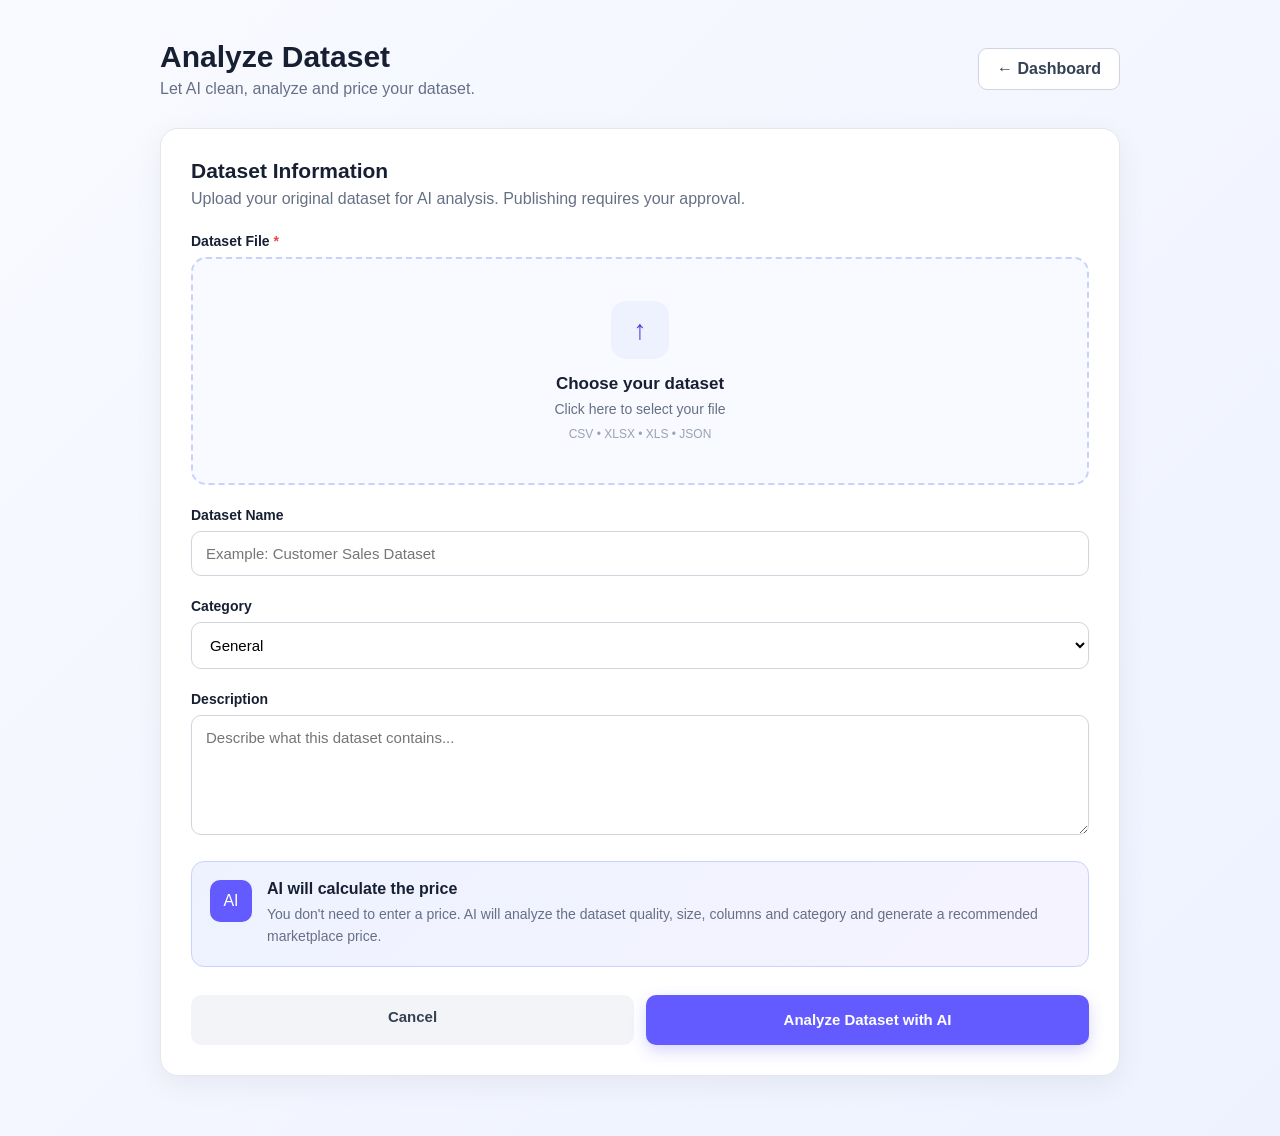
==== frontend/analysis.html @ f139b4cd "first commit" ====
<!DOCTYPE html>
<html lang="en">

<head>

<meta charset="UTF-8">

<meta
    name="viewport"
    content="width=device-width, initial-scale=1.0"
>

<title>Dataset Analysis</title>

<style>

* {
    box-sizing: border-box;
    margin: 0;
    padding: 0;
    font-family: Arial, sans-serif;
}

body {
    background: #f5f7fb;
    color: #172033;
}

.container {
    max-width: 1100px;
    margin: 40px auto;
    padding: 20px;
}

.card {
    background: white;
    border: 1px solid #e5e7eb;
    border-radius: 14px;
    padding: 25px;
    margin-bottom: 20px;
}

.header {
    display: flex;
    justify-content: space-between;
    gap: 20px;
    align-items: center;
}

.header h1 {
    margin-bottom: 8px;
}

.muted {
    color: #667085;
}

.warning {
    background: #fff7ed;
    border: 1px solid #fed7aa;
    color: #9a3412;
    padding: 18px;
    border-radius: 10px;
}

.stats {
    display: grid;
    grid-template-columns: repeat(4, 1fr);
    gap: 15px;
}

.stat {
    background: #f8fafc;
    padding: 20px;
    border-radius: 10px;
}

.stat span {
    color: #667085;
    font-size: 13px;
}

.stat strong {
    display: block;
    font-size: 25px;
    margin-top: 8px;
}

.analysis {
    line-height: 1.7;
    margin-top: 15px;
}

.price {
    font-size: 35px;
    font-weight: 700;
    margin-top: 10px;
}

.reason {
    color: #667085;
    line-height: 1.6;
    margin-top: 10px;
}

.table-wrap {
    overflow-x: auto;
    margin-top: 15px;
}

table {
    width: 100%;
    border-collapse: collapse;
}

th,
td {
    border: 1px solid #e5e7eb;
    padding: 10px;
    text-align: left;
    white-space: nowrap;
}

th {
    background: #f8fafc;
}

.actions {
    display: flex;
    gap: 12px;
    flex-wrap: wrap;
}

button,
a {
    border: none;
    padding: 13px 20px;
    border-radius: 8px;
    cursor: pointer;
    font-weight: 600;
    text-decoration: none;
}

.publish {
    background: #16a34a;
    color: white;
}

.publish:hover {
    background: #15803d;
}

.download {
    background: #eef2ff;
    color: #4338ca;
}

.cancel {
    background: #fef2f2;
    color: #b42318;
}

.back {
    background: #f1f5f9;
    color: #334155;
}

button:disabled {
    opacity: .6;
    cursor: not-allowed;
}

.success {
    display: none;
    background: #ecfdf3;
    color: #087443;
    padding: 15px;
    border-radius: 8px;
    margin-top: 15px;
}

.error {
    display: none;
    background: #fef2f2;
    color: #b42318;
    padding: 15px;
    border-radius: 8px;
    margin-top: 15px;
}

@media(max-width: 800px) {

    .stats {
        grid-template-columns: 1fr 1fr;
    }

    .header {
        flex-direction: column;
        align-items: flex-start;
    }
}

@media(max-width: 500px) {

    .stats {
        grid-template-columns: 1fr;
    }
}

</style>

</head>

<body>


<div class="container">


<!-- HEADER -->

<div class="card header">

<div>

<h1 id="datasetName">
    Dataset Analysis
</h1>

<p class="muted">
    Review everything before publishing.
</p>

</div>

<a
    href="upload.html"
    class="back"
>
    ← Upload Another
</a>

</div>


<!-- IMPORTANT APPROVAL MESSAGE -->

<div class="card warning">

<strong>
    ⚠️ Seller Approval Required
</strong>

<p style="margin-top:8px;">

Your dataset has been analyzed and cleaned,
but it is <strong>NOT published yet</strong>.

Review the AI analysis, price and cleaned preview.
The dataset will enter the marketplace only when
you click <strong>Publish Dataset</strong>.

</p>

</div>


<!-- STATS -->

<div class="card">

<div class="stats">


<div class="stat">

<span>
Original Rows
</span>

<strong id="originalRows">
0
</strong>

</div>


<div class="stat">

<span>
Cleaned Rows
</span>

<strong id="cleanedRows">
0
</strong>

</div>


<div class="stat">

<span>
Quality Score
</span>

<strong id="quality">
0%
</strong>

</div>


<div class="stat">

<span>
AI Recommended Price
</span>

<strong id="price">
$0
</strong>

</div>


</div>

</div>


<!-- AI ANALYSIS -->

<div class="card">

<h2>
🤖 AI Analysis
</h2>

<p
    id="aiAnalysis"
    class="analysis"
>
Loading...
</p>

</div>


<!-- PRICE -->

<div class="card">

<h2>
💰 AI Price Explanation
</h2>

<div
    id="priceBig"
    class="price"
>
$0
</div>

<p
    id="priceReason"
    class="reason"
>
Loading...
</p>

</div>


<!-- CLEANING REPORT -->

<div class="card">

<h2>
🧹 Cleaning Report
</h2>

<div
    id="cleaningReport"
    class="analysis"
>
Loading...
</div>

</div>


<!-- PREVIEW -->

<div class="card">

<h2>
📊 Cleaned Dataset Preview
</h2>

<div
    id="preview"
    class="table-wrap"
>
Loading...
</div>

</div>


<!-- ACTION -->

<div class="card">

<h2>
Seller Decision
</h2>

<p
    class="muted"
    style="margin:10px 0 20px;"
>

Everything looks good?

Click Publish Dataset to approve this dataset
and make it available on the marketplace.

</p>


<div class="actions">

<a
    id="downloadButton"
    class="download"
    target="_blank"
>
    ⬇ Download Cleaned CSV
</a>


<button
    id="rejectButton"
    class="cancel"
    onclick="rejectDataset()"
>
    Delete Analysis
</button>


<button
    id="publishButton"
    class="publish"
    onclick="publishDataset()"
>
    ✓ Publish Dataset
</button>


</div>


<div
    id="success"
    class="success"
>
</div>


<div
    id="error"
    class="error"
>
</div>

</div>


</div>


<script>


const API =
    "http://127.0.0.1:8000";


const saved =
    sessionStorage.getItem(
        "analysisResult"
    );


if (!saved) {

    alert(
        "No analysis found."
    );

    window.location.href =
        "upload.html";

}


const result =
    JSON.parse(saved);


const dataset =
    result.dataset;


if (!dataset) {

    alert(
        "Invalid analysis data."
    );

    window.location.href =
        "upload.html";

}


/* ======================================================
   BASIC INFORMATION
====================================================== */

document.getElementById(
    "datasetName"
).textContent =
    dataset.name || "Dataset Analysis";


document.getElementById(
    "originalRows"
).textContent =
    dataset.original_rows || 0;


document.getElementById(
    "cleanedRows"
).textContent =
    dataset.cleaned_rows || 0;


document.getElementById(
    "quality"
).textContent =
    `${dataset.quality_score || 0}%`;


document.getElementById(
    "price"
).textContent =
    `$${Number(
        dataset.recommended_price || 0
    ).toFixed(2)}`;


document.getElementById(
    "priceBig"
).textContent =
    `$${Number(
        dataset.recommended_price || 0
    ).toFixed(2)}`;


document.getElementById(
    "aiAnalysis"
).textContent =
    dataset.ai_analysis ||
    "No AI analysis available.";


document.getElementById(
    "priceReason"
).textContent =
    dataset.price_explanation ||
    "No price explanation available.";


/* ======================================================
   CLEANING REPORT
====================================================== */

const cleaning =
    dataset.cleaning || {};


document.getElementById(
    "cleaningReport"
).innerHTML = `

    <p>
        <strong>Duplicate rows removed:</strong>
        ${cleaning.duplicate_rows_removed || 0}
    </p>

    <p>
        <strong>Empty rows removed:</strong>
        ${cleaning.empty_rows_removed || 0}
    </p>

    <p>
        <strong>Empty columns removed:</strong>
        ${cleaning.empty_columns_removed || 0}
    </p>

    <p>
        <strong>Missing values filled:</strong>
        ${cleaning.missing_values_filled || 0}
    </p>

    <p>
        <strong>Column names standardized:</strong>
        ${
            cleaning.column_names_standardized
            ? "Yes"
            : "No"
        }
    </p>

`;


/* ======================================================
   PREVIEW
====================================================== */

const preview =
    dataset.preview || [];


const previewBox =
    document.getElementById(
        "preview"
    );


if (!preview.length) {

    previewBox.innerHTML =
        "<p>No preview available.</p>";

}

else {

    const columns =
        Object.keys(
            preview[0]
        );


    let html =
        "<table><thead><tr>";


    columns.forEach(
        column => {

            html +=
                `<th>${escapeHtml(column)}</th>`;

        }
    );


    html +=
        "</tr></thead><tbody>";


    preview.forEach(
        row => {

            html += "<tr>";


            columns.forEach(
                column => {

                    html +=
                        `<td>${escapeHtml(
                            row[column] ?? ""
                        )}</td>`;

                }
            );


            html +=
                "</tr>";

        }
    );


    html +=
        "</tbody></table>";


    previewBox.innerHTML =
        html;

}


/* ======================================================
   DOWNLOAD
====================================================== */

document.getElementById(
    "downloadButton"
).href =
    `${API}/download-cleaned/${dataset.dataset_id}`;


/* ======================================================
   PUBLISH
====================================================== */

async function publishDataset() {

    const confirmed =
        confirm(

            "Publish this dataset?\n\n" +

            "After publishing, the cleaned dataset " +

            "will appear in the marketplace."

        );


    if (!confirmed) {
        return;
    }


    const button =
        document.getElementById(
            "publishButton"
        );


    button.disabled =
        true;

    button.textContent =
        "Publishing...";


    hideMessages();


    try {

        const response =
            await fetch(

                `${API}/publish-dataset/${dataset.dataset_id}`,

                {
                    method: "POST"
                }

            );


        const data =
            await response.json();


        if (!response.ok) {

            throw new Error(
                data.detail ||
                "Publishing failed."
            );

        }


        sessionStorage.removeItem(
            "analysisResult"
        );


        document.getElementById(
            "success"
        ).textContent =
            "Dataset approved and published successfully. Redirecting to Seller Dashboard...";


        document.getElementById(
            "success"
        ).style.display =
            "block";


        setTimeout(
            function() {

                window.location.href =
                    "seller.html";

            },
            1200
        );

    }

    catch (error) {

        document.getElementById(
            "error"
        ).textContent =
            error.message;


        document.getElementById(
            "error"
        ).style.display =
            "block";


        button.disabled =
            false;

        button.textContent =
            "✓ Publish Dataset";
    }

}


/* ======================================================
   REJECT / DELETE ANALYSIS
====================================================== */

async function rejectDataset() {

    const confirmed =
        confirm(

            "Delete this analysis?\n\n" +

            "The uploaded original file and cleaned CSV " +

            "will be permanently removed."

        );


    if (!confirmed) {
        return;
    }


    try {

        const response =
            await fetch(

                `${API}/reject-dataset/${dataset.dataset_id}`,

                {
                    method: "DELETE"
                }

            );


        const data =
            await response.json();


        if (!response.ok) {

            throw new Error(
                data.detail ||
                "Unable to delete analysis."
            );

        }


        sessionStorage.removeItem(
            "analysisResult"
        );


        alert(
            "Analysis deleted successfully."
        );


        window.location.href =
            "seller.html";

    }

    catch (error) {

        alert(
            error.message
        );

    }

}


/* ======================================================
   HELPERS
====================================================== */

function hideMessages() {

    document.getElementById(
        "success"
    ).style.display =
        "none";


    document.getElementById(
        "error"
    ).style.display =
        "none";
}


function escapeHtml(value) {

    return String(value)

        .replace(
            /&/g,
            "&amp;"
        )

        .replace(
            /</g,
            "&lt;"
        )

        .replace(
            />/g,
            "&gt;"
        )

        .replace(
            /"/g,
            "&quot;"
        )

        .replace(
            /'/g,
            "&#039;"
        );

}

</script>

</body>

</html>
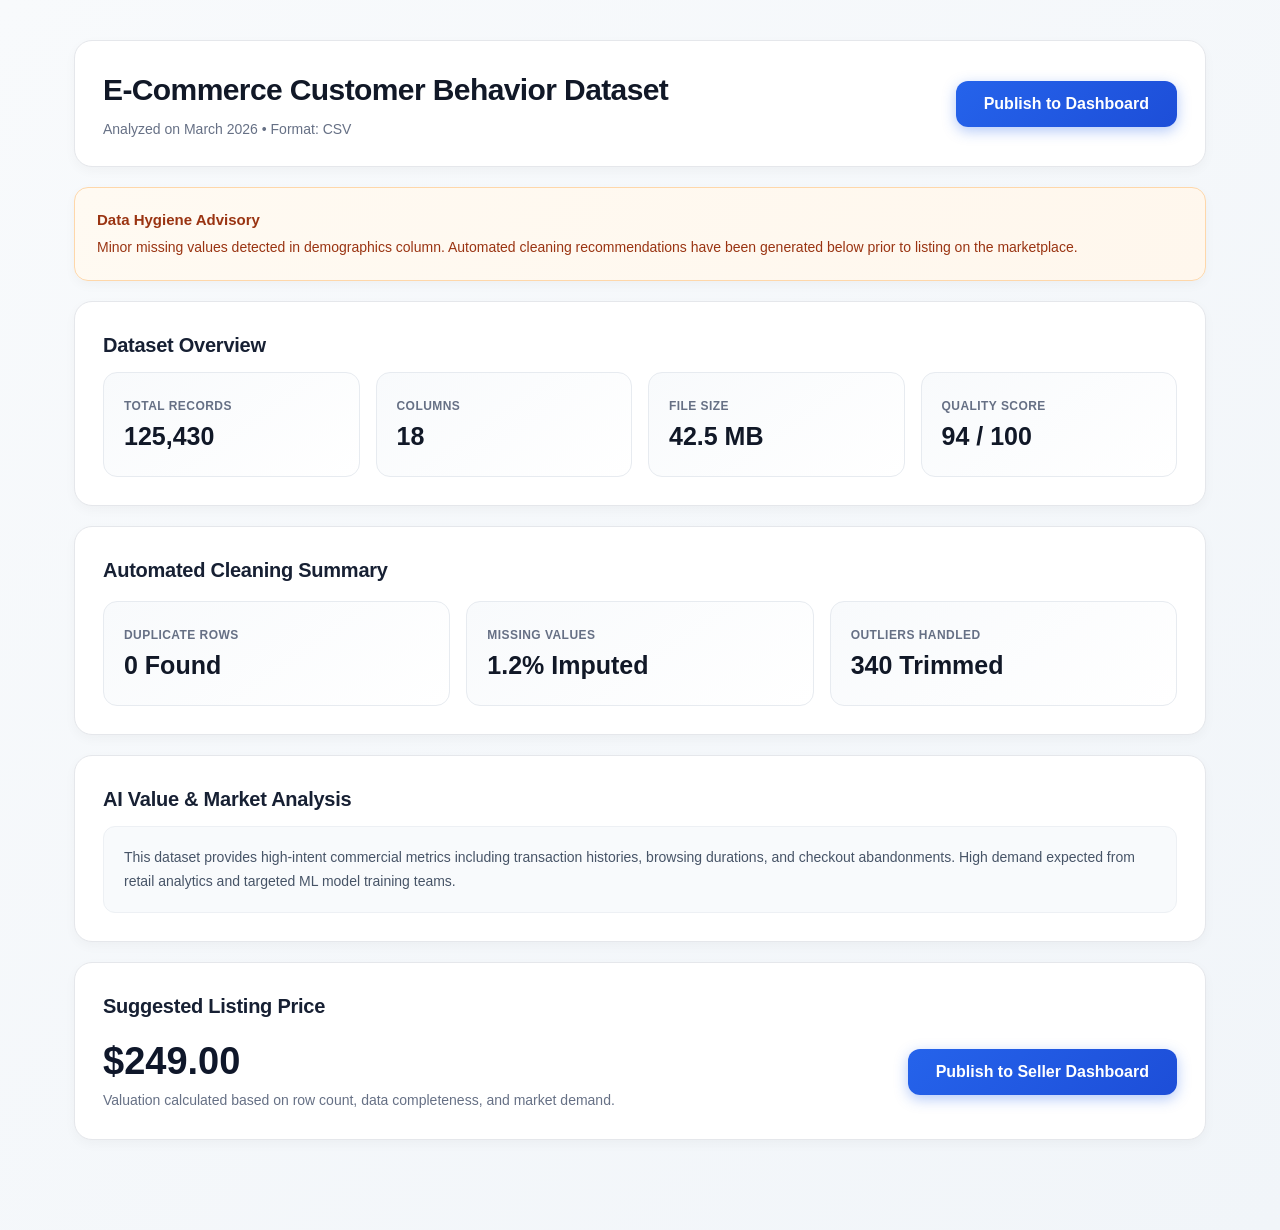
==== commit 3b612377: "Update AI powered dataset marketplace" ====
--- a/frontend/analysis.html
+++ b/frontend/analysis.html
@@ -1,973 +1,341 @@
 <!DOCTYPE html>
 <html lang="en">
-
 <head>
-
-<meta charset="UTF-8">
-
-<meta
-    name="viewport"
-    content="width=device-width, initial-scale=1.0"
->
-
-<title>Dataset Analysis</title>
-
-<style>
-
-* {
-    box-sizing: border-box;
-    margin: 0;
-    padding: 0;
-    font-family: Arial, sans-serif;
-}
-
-body {
-    background: #f5f7fb;
-    color: #172033;
-}
-
-.container {
-    max-width: 1100px;
-    margin: 40px auto;
-    padding: 20px;
-}
-
-.card {
-    background: white;
-    border: 1px solid #e5e7eb;
-    border-radius: 14px;
-    padding: 25px;
-    margin-bottom: 20px;
-}
-
-.header {
-    display: flex;
-    justify-content: space-between;
-    gap: 20px;
-    align-items: center;
-}
-
-.header h1 {
-    margin-bottom: 8px;
-}
-
-.muted {
-    color: #667085;
-}
-
-.warning {
-    background: #fff7ed;
-    border: 1px solid #fed7aa;
-    color: #9a3412;
-    padding: 18px;
-    border-radius: 10px;
-}
-
-.stats {
-    display: grid;
-    grid-template-columns: repeat(4, 1fr);
-    gap: 15px;
-}
-
-.stat {
-    background: #f8fafc;
-    padding: 20px;
-    border-radius: 10px;
-}
-
-.stat span {
-    color: #667085;
-    font-size: 13px;
-}
-
-.stat strong {
-    display: block;
-    font-size: 25px;
-    margin-top: 8px;
-}
-
-.analysis {
-    line-height: 1.7;
-    margin-top: 15px;
-}
-
-.price {
-    font-size: 35px;
-    font-weight: 700;
-    margin-top: 10px;
-}
-
-.reason {
-    color: #667085;
-    line-height: 1.6;
-    margin-top: 10px;
-}
-
-.table-wrap {
-    overflow-x: auto;
-    margin-top: 15px;
-}
-
-table {
-    width: 100%;
-    border-collapse: collapse;
-}
-
-th,
-td {
-    border: 1px solid #e5e7eb;
-    padding: 10px;
-    text-align: left;
-    white-space: nowrap;
-}
-
-th {
-    background: #f8fafc;
-}
-
-.actions {
-    display: flex;
-    gap: 12px;
-    flex-wrap: wrap;
-}
-
-button,
-a {
-    border: none;
-    padding: 13px 20px;
-    border-radius: 8px;
-    cursor: pointer;
-    font-weight: 600;
-    text-decoration: none;
-}
-
-.publish {
-    background: #16a34a;
-    color: white;
-}
-
-.publish:hover {
-    background: #15803d;
-}
-
-.download {
-    background: #eef2ff;
-    color: #4338ca;
-}
-
-.cancel {
-    background: #fef2f2;
-    color: #b42318;
-}
-
-.back {
-    background: #f1f5f9;
-    color: #334155;
-}
-
-button:disabled {
-    opacity: .6;
-    cursor: not-allowed;
-}
-
-.success {
-    display: none;
-    background: #ecfdf3;
-    color: #087443;
-    padding: 15px;
-    border-radius: 8px;
-    margin-top: 15px;
-}
-
-.error {
-    display: none;
-    background: #fef2f2;
-    color: #b42318;
-    padding: 15px;
-    border-radius: 8px;
-    margin-top: 15px;
-}
-
-@media(max-width: 800px) {
-
+  <meta charset="UTF-8">
+  <meta name="viewport" content="width=device-width, initial-scale=1.0">
+  <title>DataMarket | Dataset Analysis</title>
+  <style>
+    /* =========================================================
+       GLOBAL & RESET
+    ========================================================= */
+    * {
+      box-sizing: border-box;
+      margin: 0;
+      padding: 0;
+    }
+
+    html {
+      scroll-behavior: smooth;
+    }
+
+    body {
+      font-family: Inter, -apple-system, BlinkMacSystemFont, "Segoe UI", Arial, sans-serif;
+      background: linear-gradient(135deg, #f8fafc 0%, #f1f5f9 100%);
+      color: #172033;
+      line-height: 1.5;
+      min-height: 100vh;
+    }
+
+    /* =========================================================
+       CONTAINER & CARDS
+    ========================================================= */
+    .container {
+      width: 100%;
+      max-width: 1180px;
+      margin: 0 auto;
+      padding: 40px 24px 70px;
+    }
+
+    .card {
+      background: #ffffff;
+      border: 1px solid #e5e7eb;
+      border-radius: 18px;
+      padding: 28px;
+      margin-bottom: 20px;
+      box-shadow: 0 4px 12px rgba(15, 23, 42, 0.035);
+      transition: box-shadow 0.2s ease, border-color 0.2s ease;
+    }
+
+    .card:hover {
+      border-color: #dbe1ea;
+      box-shadow: 0 10px 28px rgba(15, 23, 42, 0.06);
+    }
+
+    /* =========================================================
+       HEADER & TYPOGRAPHY
+    ========================================================= */
+    .header {
+      display: flex;
+      justify-content: space-between;
+      align-items: center;
+      gap: 24px;
+      padding: 26px 28px;
+    }
+
+    .header h1 {
+      font-size: 30px;
+      font-weight: 750;
+      letter-spacing: -0.6px;
+      color: #111827;
+      margin-bottom: 7px;
+    }
+
+    .muted {
+      color: #667085;
+      font-size: 14px;
+    }
+
+    h2 {
+      font-size: 20px;
+      font-weight: 700;
+      color: #172033;
+      letter-spacing: -0.25px;
+      margin-bottom: 12px;
+    }
+
+    /* =========================================================
+       WARNING BOX
+    ========================================================= */
+    .warning {
+      background: linear-gradient(135deg, #fffaf2, #fff7ed);
+      border: 1px solid #fed7aa;
+      color: #9a3412;
+      padding: 20px 22px;
+      border-radius: 14px;
+    }
+
+    .warning strong {
+      font-size: 15px;
+    }
+
+    .warning p {
+      color: #9a3412;
+      font-size: 14px;
+      line-height: 1.7;
+      margin-top: 4px;
+    }
+
+    /* =========================================================
+       STATS & CLEANING GRID
+    ========================================================= */
     .stats {
-        grid-template-columns: 1fr 1fr;
-    }
-
-    .header {
-        flex-direction: column;
-        align-items: flex-start;
-    }
-}
-
-@media(max-width: 500px) {
-
-    .stats {
-        grid-template-columns: 1fr;
-    }
-}
-
-</style>
-
+      display: grid;
+      grid-template-columns: repeat(4, minmax(0, 1fr));
+      gap: 16px;
+    }
+
+    .stat, .clean-item {
+      background: linear-gradient(145deg, #f8fafc, #ffffff);
+      border: 1px solid #e7ebf0;
+      padding: 20px;
+      border-radius: 14px;
+      min-height: 105px;
+      display: flex;
+      flex-direction: column;
+      justify-content: center;
+      transition: transform 0.2s ease, box-shadow 0.2s ease, border-color 0.2s ease;
+    }
+
+    .stat:hover, .clean-item:hover {
+      transform: translateY(-2px);
+      border-color: #d9dee8;
+      box-shadow: 0 8px 20px rgba(15, 23, 42, 0.05);
+    }
+
+    .stat span, .clean-item span {
+      color: #667085;
+      font-size: 12px;
+      font-weight: 600;
+      text-transform: uppercase;
+      letter-spacing: 0.45px;
+      margin-bottom: 6px;
+    }
+
+    .stat strong, .clean-item strong {
+      display: block;
+      font-size: 25px;
+      line-height: 1.2;
+      color: #111827;
+      font-weight: 750;
+    }
+
+    .cleaning-grid {
+      display: grid;
+      grid-template-columns: repeat(3, minmax(0, 1fr));
+      gap: 16px;
+      margin-top: 16px;
+    }
+
+    /* =========================================================
+       AI ANALYSIS & PRICING
+    ========================================================= */
+    .analysis {
+      line-height: 1.75;
+      margin-top: 12px;
+      color: #475467;
+      font-size: 14px;
+    }
+
+    #aiAnalysis {
+      background: #f8fafc;
+      border: 1px solid #edf0f4;
+      border-radius: 12px;
+      padding: 18px 20px;
+      color: #475467;
+    }
+
+    .price-container {
+      display: flex;
+      justify-content: space-between;
+      align-items: center;
+      margin-top: 10px;
+    }
+
+    .price {
+      font-size: 38px;
+      font-weight: 800;
+      color: #0f172a;
+    }
+
+    .publish-btn {
+      background: linear-gradient(135deg, #2563eb, #1d4ed8);
+      color: #ffffff;
+      border: none;
+      padding: 14px 28px;
+      font-size: 16px;
+      font-weight: 600;
+      border-radius: 12px;
+      cursor: pointer;
+      box-shadow: 0 4px 14px rgba(37, 99, 235, 0.35);
+      transition: all 0.2s ease;
+    }
+
+    .publish-btn:hover {
+      background: linear-gradient(135deg, #1d4ed8, #1e40af);
+      box-shadow: 0 6px 20px rgba(37, 99, 235, 0.45);
+      transform: translateY(-1px);
+    }
+
+    /* Responsive scaling */
+    @media (max-width: 768px) {
+      .stats { grid-template-columns: repeat(2, 1fr); }
+      .cleaning-grid { grid-template-columns: 1fr; }
+      .header { flex-direction: column; align-items: flex-start; }
+      .price-container { flex-direction: column; align-items: flex-start; gap: 16px; }
+    }
+  </style>
 </head>
-
 <body>
 
-
-<div class="container">
-
-
-<!-- HEADER -->
-
-<div class="card header">
-
-<div>
-
-<h1 id="datasetName">
-    Dataset Analysis
-</h1>
-
-<p class="muted">
-    Review everything before publishing.
-</p>
-
-</div>
-
-<a
-    href="upload.html"
-    class="back"
->
-    ← Upload Another
-</a>
-
-</div>
-
-
-<!-- IMPORTANT APPROVAL MESSAGE -->
-
-<div class="card warning">
-
-<strong>
-    ⚠️ Seller Approval Required
-</strong>
-
-<p style="margin-top:8px;">
-
-Your dataset has been analyzed and cleaned,
-but it is <strong>NOT published yet</strong>.
-
-Review the AI analysis, price and cleaned preview.
-The dataset will enter the marketplace only when
-you click <strong>Publish Dataset</strong>.
-
-</p>
-
-</div>
-
-
-<!-- STATS -->
-
-<div class="card">
-
-<div class="stats">
-
-
-<div class="stat">
-
-<span>
-Original Rows
-</span>
-
-<strong id="originalRows">
-0
-</strong>
-
-</div>
-
-
-<div class="stat">
-
-<span>
-Cleaned Rows
-</span>
-
-<strong id="cleanedRows">
-0
-</strong>
-
-</div>
-
-
-<div class="stat">
-
-<span>
-Quality Score
-</span>
-
-<strong id="quality">
-0%
-</strong>
-
-</div>
-
-
-<div class="stat">
-
-<span>
-AI Recommended Price
-</span>
-
-<strong id="price">
-$0
-</strong>
-
-</div>
-
-
-</div>
-
-</div>
-
-
-<!-- AI ANALYSIS -->
-
-<div class="card">
-
-<h2>
-🤖 AI Analysis
-</h2>
-
-<p
-    id="aiAnalysis"
-    class="analysis"
->
-Loading...
-</p>
-
-</div>
-
-
-<!-- PRICE -->
-
-<div class="card">
-
-<h2>
-💰 AI Price Explanation
-</h2>
-
-<div
-    id="priceBig"
-    class="price"
->
-$0
-</div>
-
-<p
-    id="priceReason"
-    class="reason"
->
-Loading...
-</p>
-
-</div>
-
-
-<!-- CLEANING REPORT -->
-
-<div class="card">
-
-<h2>
-🧹 Cleaning Report
-</h2>
-
-<div
-    id="cleaningReport"
-    class="analysis"
->
-Loading...
-</div>
-
-</div>
-
-
-<!-- PREVIEW -->
-
-<div class="card">
-
-<h2>
-📊 Cleaned Dataset Preview
-</h2>
-
-<div
-    id="preview"
-    class="table-wrap"
->
-Loading...
-</div>
-
-</div>
-
-
-<!-- ACTION -->
-
-<div class="card">
-
-<h2>
-Seller Decision
-</h2>
-
-<p
-    class="muted"
-    style="margin:10px 0 20px;"
->
-
-Everything looks good?
-
-Click Publish Dataset to approve this dataset
-and make it available on the marketplace.
-
-</p>
-
-
-<div class="actions">
-
-<a
-    id="downloadButton"
-    class="download"
-    target="_blank"
->
-    ⬇ Download Cleaned CSV
-</a>
-
-
-<button
-    id="rejectButton"
-    class="cancel"
-    onclick="rejectDataset()"
->
-    Delete Analysis
-</button>
-
-
-<button
-    id="publishButton"
-    class="publish"
-    onclick="publishDataset()"
->
-    ✓ Publish Dataset
-</button>
-
-
-</div>
-
-
-<div
-    id="success"
-    class="success"
->
-</div>
-
-
-<div
-    id="error"
-    class="error"
->
-</div>
-
-</div>
-
-
-</div>
-
-
-<script>
-
-
-const API =
-    "http://127.0.0.1:8000";
-
-
-const saved =
-    sessionStorage.getItem(
-        "analysisResult"
-    );
-
-
-if (!saved) {
-
-    alert(
-        "No analysis found."
-    );
-
-    window.location.href =
-        "upload.html";
-
-}
-
-
-const result =
-    JSON.parse(saved);
-
-
-const dataset =
-    result.dataset;
-
-
-if (!dataset) {
-
-    alert(
-        "Invalid analysis data."
-    );
-
-    window.location.href =
-        "upload.html";
-
-}
-
-
-/* ======================================================
-   BASIC INFORMATION
-====================================================== */
-
-document.getElementById(
-    "datasetName"
-).textContent =
-    dataset.name || "Dataset Analysis";
-
-
-document.getElementById(
-    "originalRows"
-).textContent =
-    dataset.original_rows || 0;
-
-
-document.getElementById(
-    "cleanedRows"
-).textContent =
-    dataset.cleaned_rows || 0;
-
-
-document.getElementById(
-    "quality"
-).textContent =
-    `${dataset.quality_score || 0}%`;
-
-
-document.getElementById(
-    "price"
-).textContent =
-    `$${Number(
-        dataset.recommended_price || 0
-    ).toFixed(2)}`;
-
-
-document.getElementById(
-    "priceBig"
-).textContent =
-    `$${Number(
-        dataset.recommended_price || 0
-    ).toFixed(2)}`;
-
-
-document.getElementById(
-    "aiAnalysis"
-).textContent =
-    dataset.ai_analysis ||
-    "No AI analysis available.";
-
-
-document.getElementById(
-    "priceReason"
-).textContent =
-    dataset.price_explanation ||
-    "No price explanation available.";
-
-
-/* ======================================================
-   CLEANING REPORT
-====================================================== */
-
-const cleaning =
-    dataset.cleaning || {};
-
-
-document.getElementById(
-    "cleaningReport"
-).innerHTML = `
-
-    <p>
-        <strong>Duplicate rows removed:</strong>
-        ${cleaning.duplicate_rows_removed || 0}
-    </p>
-
-    <p>
-        <strong>Empty rows removed:</strong>
-        ${cleaning.empty_rows_removed || 0}
-    </p>
-
-    <p>
-        <strong>Empty columns removed:</strong>
-        ${cleaning.empty_columns_removed || 0}
-    </p>
-
-    <p>
-        <strong>Missing values filled:</strong>
-        ${cleaning.missing_values_filled || 0}
-    </p>
-
-    <p>
-        <strong>Column names standardized:</strong>
-        ${
-            cleaning.column_names_standardized
-            ? "Yes"
-            : "No"
-        }
-    </p>
-
-`;
-
-
-/* ======================================================
-   PREVIEW
-====================================================== */
-
-const preview =
-    dataset.preview || [];
-
-
-const previewBox =
-    document.getElementById(
-        "preview"
-    );
-
-
-if (!preview.length) {
-
-    previewBox.innerHTML =
-        "<p>No preview available.</p>";
-
-}
-
-else {
-
-    const columns =
-        Object.keys(
-            preview[0]
-        );
-
-
-    let html =
-        "<table><thead><tr>";
-
-
-    columns.forEach(
-        column => {
-
-            html +=
-                `<th>${escapeHtml(column)}</th>`;
-
-        }
-    );
-
-
-    html +=
-        "</tr></thead><tbody>";
-
-
-    preview.forEach(
-        row => {
-
-            html += "<tr>";
-
-
-            columns.forEach(
-                column => {
-
-                    html +=
-                        `<td>${escapeHtml(
-                            row[column] ?? ""
-                        )}</td>`;
-
-                }
-            );
-
-
-            html +=
-                "</tr>";
-
-        }
-    );
-
-
-    html +=
-        "</tbody></table>";
-
-
-    previewBox.innerHTML =
-        html;
-
-}
-
-
-/* ======================================================
-   DOWNLOAD
-====================================================== */
-
-document.getElementById(
-    "downloadButton"
-).href =
-    `${API}/download-cleaned/${dataset.dataset_id}`;
-
-
-/* ======================================================
-   PUBLISH
-====================================================== */
-
-async function publishDataset() {
-
-    const confirmed =
-        confirm(
-
-            "Publish this dataset?\n\n" +
-
-            "After publishing, the cleaned dataset " +
-
-            "will appear in the marketplace."
-
-        );
-
-
-    if (!confirmed) {
-        return;
-    }
-
-
-    const button =
-        document.getElementById(
-            "publishButton"
-        );
-
-
-    button.disabled =
-        true;
-
-    button.textContent =
-        "Publishing...";
-
-
-    hideMessages();
-
-
-    try {
-
-        const response =
-            await fetch(
-
-                `${API}/publish-dataset/${dataset.dataset_id}`,
-
-                {
-                    method: "POST"
-                }
-
-            );
-
-
-        const data =
-            await response.json();
-
-
-        if (!response.ok) {
-
-            throw new Error(
-                data.detail ||
-                "Publishing failed."
-            );
-
-        }
-
-
-        sessionStorage.removeItem(
-            "analysisResult"
-        );
-
-
-        document.getElementById(
-            "success"
-        ).textContent =
-            "Dataset approved and published successfully. Redirecting to Seller Dashboard...";
-
-
-        document.getElementById(
-            "success"
-        ).style.display =
-            "block";
-
-
-        setTimeout(
-            function() {
-
-                window.location.href =
-                    "seller.html";
-
-            },
-            1200
-        );
-
-    }
-
-    catch (error) {
-
-        document.getElementById(
-            "error"
-        ).textContent =
-            error.message;
-
-
-        document.getElementById(
-            "error"
-        ).style.display =
-            "block";
-
-
-        button.disabled =
-            false;
-
-        button.textContent =
-            "✓ Publish Dataset";
-    }
-
-}
-
-
-/* ======================================================
-   REJECT / DELETE ANALYSIS
-====================================================== */
-
-async function rejectDataset() {
-
-    const confirmed =
-        confirm(
-
-            "Delete this analysis?\n\n" +
-
-            "The uploaded original file and cleaned CSV " +
-
-            "will be permanently removed."
-
-        );
-
-
-    if (!confirmed) {
-        return;
-    }
-
-
-    try {
-
-        const response =
-            await fetch(
-
-                `${API}/reject-dataset/${dataset.dataset_id}`,
-
-                {
-                    method: "DELETE"
-                }
-
-            );
-
-
-        const data =
-            await response.json();
-
-
-        if (!response.ok) {
-
-            throw new Error(
-                data.detail ||
-                "Unable to delete analysis."
-            );
-
-        }
-
-
-        sessionStorage.removeItem(
-            "analysisResult"
-        );
-
-
-        alert(
-            "Analysis deleted successfully."
-        );
-
-
-        window.location.href =
-            "seller.html";
-
-    }
-
-    catch (error) {
-
-        alert(
-            error.message
-        );
-
-    }
-
-}
-
-
-/* ======================================================
-   HELPERS
-====================================================== */
-
-function hideMessages() {
-
-    document.getElementById(
-        "success"
-    ).style.display =
-        "none";
-
-
-    document.getElementById(
-        "error"
-    ).style.display =
-        "none";
-}
-
-
-function escapeHtml(value) {
-
-    return String(value)
-
-        .replace(
-            /&/g,
-            "&amp;"
-        )
-
-        .replace(
-            /</g,
-            "&lt;"
-        )
-
-        .replace(
-            />/g,
-            "&gt;"
-        )
-
-        .replace(
-            /"/g,
-            "&quot;"
-        )
-
-        .replace(
-            /'/g,
-            "&#039;"
-        );
-
-}
-
-</script>
+  <div class="container">
+    
+    <!-- HEADER CARD -->
+    <div class="card header">
+      <div>
+        <h1 id="datasetTitle">E-Commerce Customer Behavior Dataset</h1>
+        <p class="muted" id="datasetMeta">Analyzed on March 2026 • Format: CSV</p>
+      </div>
+      <div>
+        <button class="publish-btn" onclick="publishDataset()">Publish to Dashboard</button>
+      </div>
+    </div>
+
+    <!-- QUALITY WARNING -->
+    <div class="card warning">
+      <strong>Data Hygiene Advisory</strong>
+      <p id="warningText">Minor missing values detected in demographics column. Automated cleaning recommendations have been generated below prior to listing on the marketplace.</p>
+    </div>
+
+    <!-- METRICS GRID -->
+    <div class="card">
+      <h2>Dataset Overview</h2>
+      <div class="stats">
+        <div class="stat">
+          <span>Total Records</span>
+          <strong id="totalRows">125,430</strong>
+        </div>
+        <div class="stat">
+          <span>Columns</span>
+          <strong id="totalCols">18</strong>
+        </div>
+        <div class="stat">
+          <span>File Size</span>
+          <strong id="fileSize">42.5 MB</strong>
+        </div>
+        <div class="stat">
+          <span>Quality Score</span>
+          <strong id="qualityScore">94 / 100</strong>
+        </div>
+      </div>
+    </div>
+
+    <!-- DATA CLEANING -->
+    <div class="card">
+      <h2>Automated Cleaning Summary</h2>
+      <div class="cleaning-grid">
+        <div class="clean-item">
+          <span>Duplicate Rows</span>
+          <strong id="duplicates">0 Found</strong>
+        </div>
+        <div class="clean-item">
+          <span>Missing Values</span>
+          <strong id="missingValues">1.2% Imputed</strong>
+        </div>
+        <div class="clean-item">
+          <span>Outliers Handled</span>
+          <strong id="outliers">340 Trimmed</strong>
+        </div>
+      </div>
+    </div>
+
+    <!-- AI ANALYSIS -->
+    <div class="card">
+      <h2>AI Value & Market Analysis</h2>
+      <div id="aiAnalysis" class="analysis">
+        This dataset provides high-intent commercial metrics including transaction histories, browsing durations, and checkout abandonments. High demand expected from retail analytics and targeted ML model training teams.
+      </div>
+    </div>
+
+    <!-- PRICING & PUBLISH -->
+    <div class="card">
+      <h2>Suggested Listing Price</h2>
+      <div class="price-container">
+        <div>
+          <div class="price" id="recommendedPrice">$249.00</div>
+          <p class="muted">Valuation calculated based on row count, data completeness, and market demand.</p>
+        </div>
+        <button class="publish-btn" onclick="publishDataset()">Publish to Seller Dashboard</button>
+      </div>
+    </div>
+
+  </div>
+
+  <script>
+    // Sample Data Setup
+    const datasetData = {
+      id: "ds_" + Date.now(),
+      title: "E-Commerce Customer Behavior Dataset",
+      meta: "Analyzed on March 2026 • Format: CSV",
+      rows: "125,430",
+      cols: "18",
+      size: "42.5 MB",
+      score: "94 / 100",
+      price: "$249.00",
+      status: "Published",
+      dateAdded: new Date().toLocaleDateString()
+    };
+
+    function publishDataset() {
+      // Get existing datasets or initialize array
+      let datasets = JSON.parse(localStorage.getItem('seller_datasets')) || [];
+      
+      // Prevent duplicate additions
+      const existingIndex = datasets.findIndex(item => item.title === datasetData.title);
+      if (existingIndex !== -1) {
+        datasets[existingIndex] = datasetData;
+      } else {
+        datasets.push(datasetData);
+      }
+
+      // Save to localStorage
+      localStorage.setItem('seller_datasets', JSON.stringify(datasets));
+
+      alert("Dataset successfully published! Redirecting to your Seller Dashboard...");
+      
+      // Fixed: Now points correctly to seller.html
+      window.location.href = "seller.html";
+    }
+  </script>
 
 </body>
-
 </html>
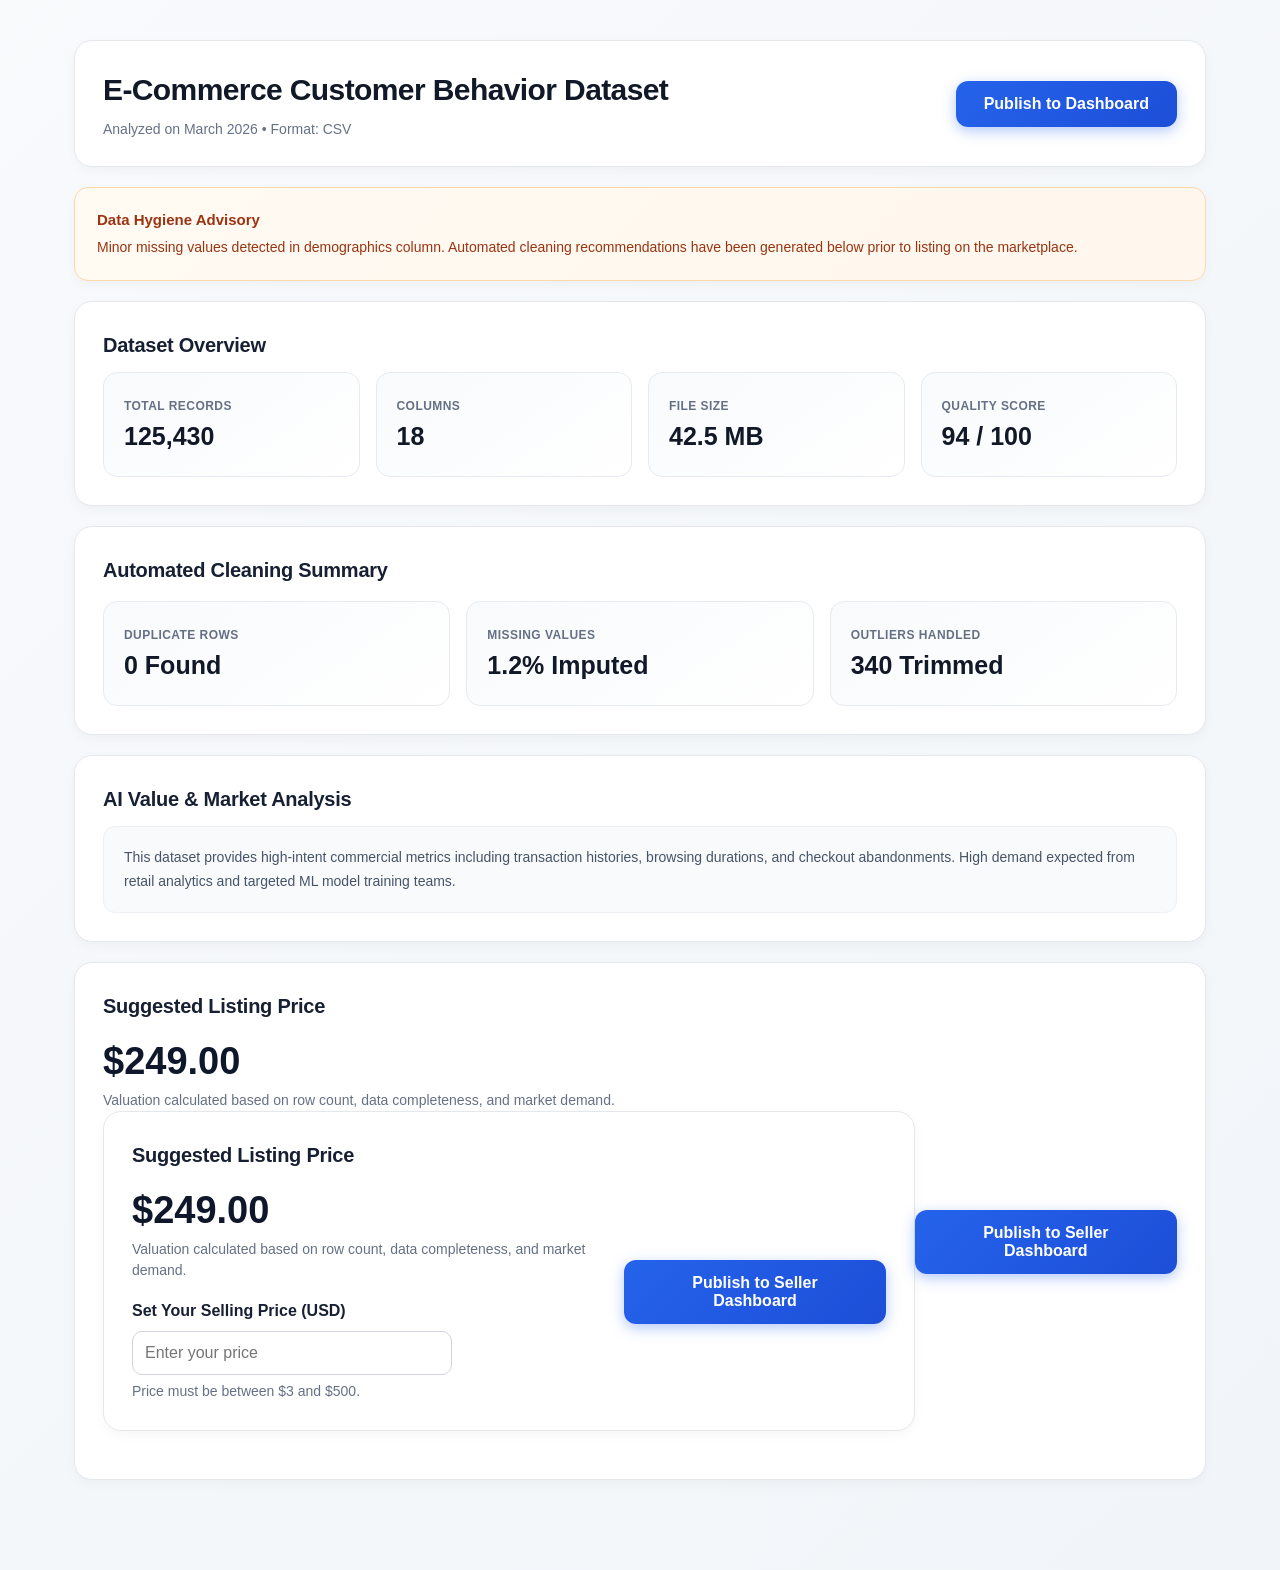
==== commit 1055e4bb: "updated seller , buyer , and metamaks blockhain" ====
--- a/frontend/analysis.html
+++ b/frontend/analysis.html
@@ -293,6 +293,37 @@
         <div>
           <div class="price" id="recommendedPrice">$249.00</div>
           <p class="muted">Valuation calculated based on row count, data completeness, and market demand.</p>
+          <div class="card">
+            <h2>Suggested Listing Price</h2>
+                    
+            <div class="price-container">
+              <div>
+                <div class="price" id="recommendedPrice">$249.00</div>
+                <p class="muted">Valuation calculated based on row count, data completeness, and market demand.</p>
+              
+                <!-- Seller price input: yahan add kiya hai -->
+                <div style="margin-top: 18px;">
+                  <label for="sellerPrice" style="display:block; font-weight:600; margin-bottom:8px;">
+                    Set Your Selling Price (USD)
+                  </label>
+                
+                  <input
+                    type="number"
+                    id="sellerPrice"
+                    min="3"
+                    max="500"
+                    step="0.01"
+                    placeholder="Enter your price"
+                    style="width:100%; max-width:320px; padding:12px; border:1px solid #d1d5db; border-radius:10px; font-size:16px;"
+                  >
+                
+                  <p class="muted" style="margin-top:6px;">Price must be between $3 and $500.</p>
+                </div>
+              </div>
+            
+              <button class="publish-btn" onclick="publishDataset()">Publish to Seller Dashboard</button>
+            </div>
+          </div>
         </div>
         <button class="publish-btn" onclick="publishDataset()">Publish to Seller Dashboard</button>
       </div>
@@ -302,39 +333,106 @@
 
   <script>
     // Sample Data Setup
-    const datasetData = {
-      id: "ds_" + Date.now(),
-      title: "E-Commerce Customer Behavior Dataset",
-      meta: "Analyzed on March 2026 • Format: CSV",
-      rows: "125,430",
-      cols: "18",
-      size: "42.5 MB",
-      score: "94 / 100",
-      price: "$249.00",
-      status: "Published",
-      dateAdded: new Date().toLocaleDateString()
-    };
-
-    function publishDataset() {
-      // Get existing datasets or initialize array
-      let datasets = JSON.parse(localStorage.getItem('seller_datasets')) || [];
-      
-      // Prevent duplicate additions
-      const existingIndex = datasets.findIndex(item => item.title === datasetData.title);
-      if (existingIndex !== -1) {
-        datasets[existingIndex] = datasetData;
-      } else {
-        datasets.push(datasetData);
+    // const datasetData = {
+    //   id: "ds_" + Date.now(),
+    //   title: "E-Commerce Customer Behavior Dataset",
+    //   meta: "Analyzed on March 2026 • Format: CSV",
+    //   rows: "125,430",
+    //   cols: "18",
+    //   size: "42.5 MB",
+    //   score: "94 / 100",
+    //   price: "$249.00",
+    //   status: "Published",
+    //   dateAdded: new Date().toLocaleDateString()
+    // };
+
+    async function publishDataset() {
+  const token =
+    localStorage.getItem("access_token") ||
+    localStorage.getItem("authToken");
+
+  if (!token) {
+    alert("Please login as the seller first.");
+    return;
+  }
+
+  // Get the real dataset saved by the upload/analysis flow
+  let dataset = null;
+
+  try {
+    const saved =
+      sessionStorage.getItem("analysisResult") ||
+      localStorage.getItem("analysisResult");
+
+    if (saved) {
+      const parsed = JSON.parse(saved);
+      dataset = parsed.dataset || parsed;
+    }
+  } catch (error) {
+    console.error("Could not read analysis dataset:", error);
+  }
+
+  if (!dataset || !dataset.id) {
+    alert(
+      "Real dataset ID not found. Open Analysis from your uploaded dataset and try again."
+    );
+    return;
+  }
+
+  const priceText = document.getElementById("sellerPrice").value.trim();
+
+if (!priceText) {
+  alert("Please enter your selling price.");
+  document.getElementById("sellerPrice").focus();
+  return;
+}
+
+const price = Number(priceText);
+
+if (!Number.isFinite(price) || price < 3 || price > 500) {
+  alert("Price must be between $3 and $500.");
+  return;
+}
+
+  
+
+  
+
+  if (!confirm(`Publish this dataset for $${price.toFixed(2)}?`)) {
+    return;
+  }
+
+  try {
+    const response = await fetch(
+      `http://127.0.0.1:8000/publish-dataset/${encodeURIComponent(dataset.id)}`,
+      {
+        method: "POST",
+        headers: {
+          "Authorization": `Bearer ${token}`,
+          "Content-Type": "application/json"
+        },
+        body: JSON.stringify({
+          seller_price: price
+        })
       }
-
-      // Save to localStorage
-      localStorage.setItem('seller_datasets', JSON.stringify(datasets));
-
-      alert("Dataset successfully published! Redirecting to your Seller Dashboard...");
-      
-      // Fixed: Now points correctly to seller.html
-      window.location.href = "seller.html";
-    }
+    );
+
+    const data = await response.json().catch(() => ({}));
+
+    if (!response.ok) {
+      throw new Error(
+        data.detail || `Publish failed (${response.status})`
+      );
+    }
+
+    alert("Dataset published successfully!");
+    window.location.href = "seller.html";
+
+  } catch (error) {
+    console.error("Publish error:", error);
+    alert(error.message || "Unable to publish dataset.");
+  }
+}
   </script>
 
 </body>
